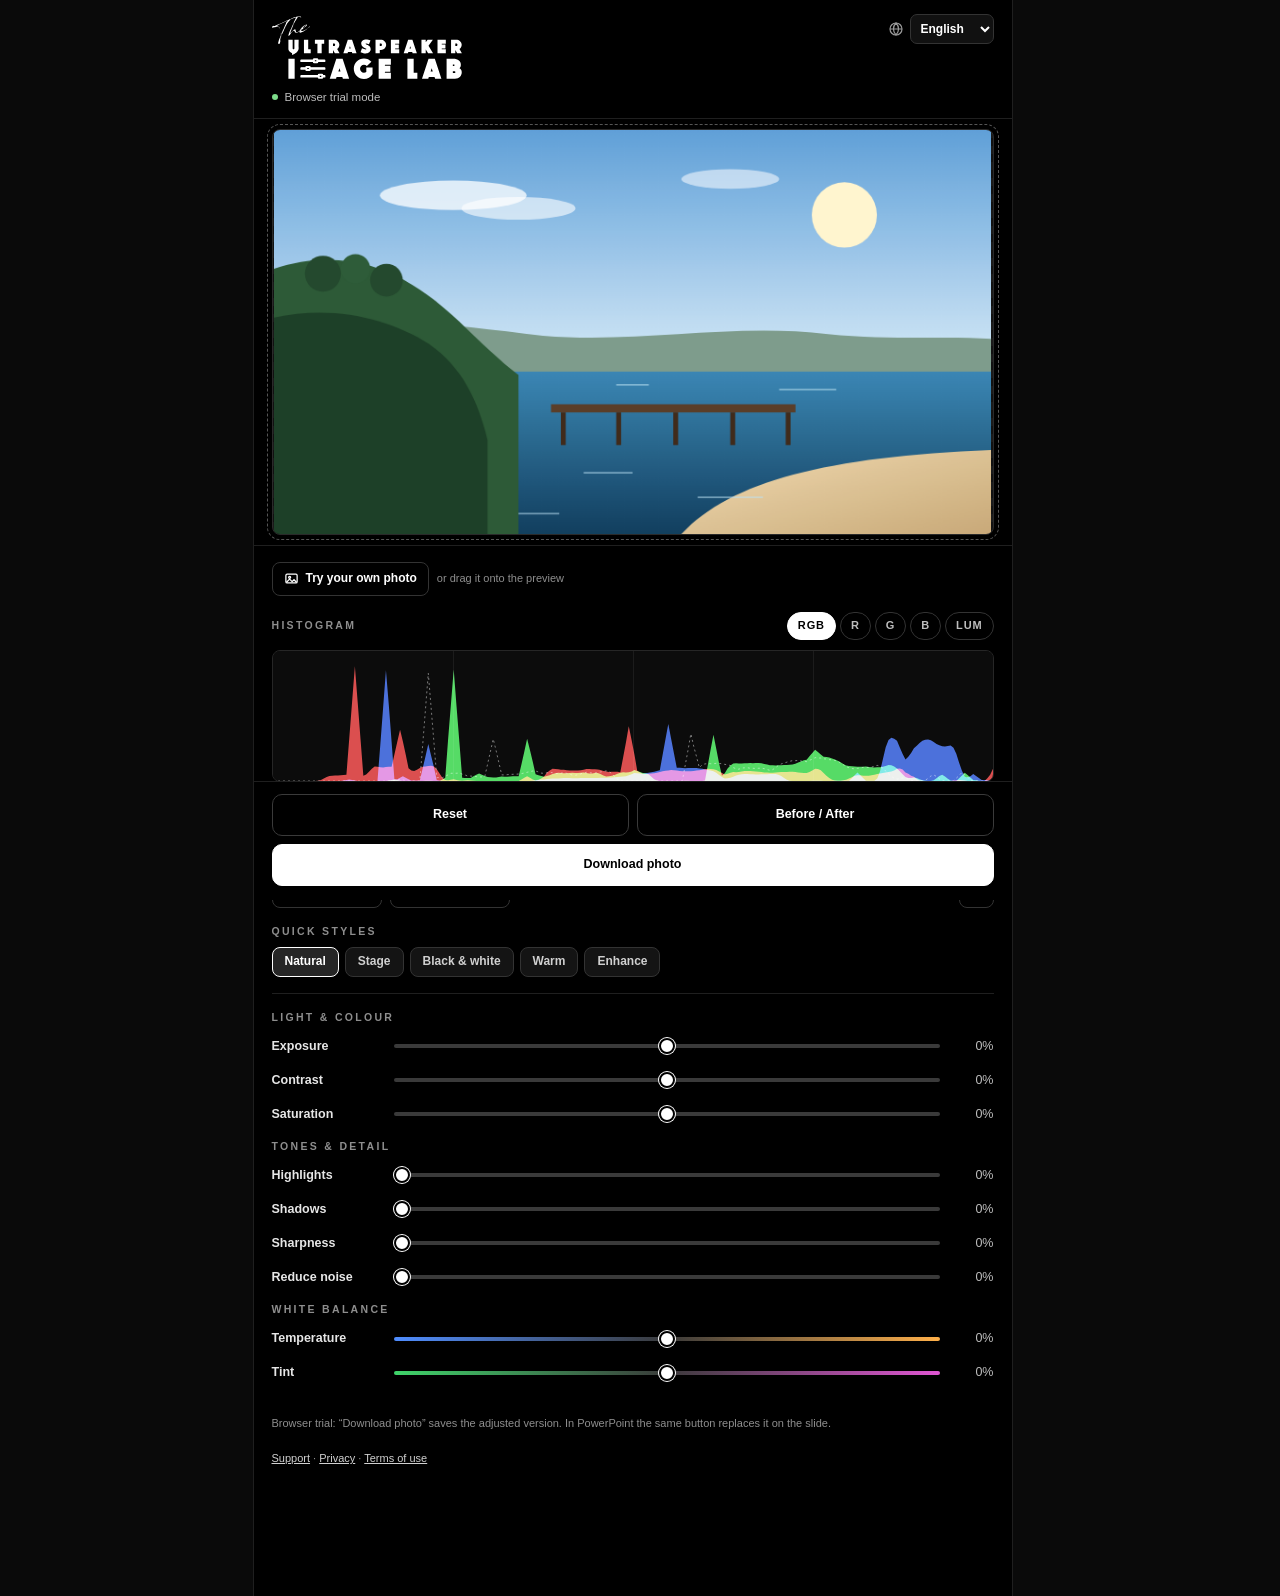
==== index.html @ 10b1fe60 "Add files via upload" ====
<!doctype html>
<html lang="it">
<head>
<meta charset="utf-8">
<meta name="viewport" content="width=device-width, initial-scale=1">
<title>The Ultraspeaker Image Lab</title>
<link rel="icon" type="image/png" sizes="32x32" href="assets/image-lab-icon-32.png">
<link rel="icon" type="image/png" sizes="16x16" href="assets/image-lab-icon-16.png">
<link rel="icon" type="image/svg+xml" href="assets/favicon.svg">
<link rel="apple-touch-icon" href="assets/image-lab-icon-180.png">
<link rel="manifest" href="site.webmanifest">
<meta name="theme-color" content="#000000">
<!-- Office.js: in PowerPoint collega il pannello alla presentazione. Nel browser il pannello parte in modalità prova. -->
<script src="https://appsforoffice.microsoft.com/lib/1/hosted/office.js"></script>
<style>
/* Quicksand (SIL Open Font License) dalla cartella fonts */
@font-face{font-family:"Quicksand";font-weight:400;font-display:swap;src:url(fonts/quicksand-latin-400-normal.woff2) format("woff2")}
@font-face{font-family:"Quicksand";font-weight:500;font-display:swap;src:url(fonts/quicksand-latin-500-normal.woff2) format("woff2")}
@font-face{font-family:"Quicksand";font-weight:600;font-display:swap;src:url(fonts/quicksand-latin-600-normal.woff2) format("woff2")}
@font-face{font-family:"Quicksand";font-weight:700;font-display:swap;src:url(fonts/quicksand-latin-700-normal.woff2) format("woff2")}
:root{
  --bg:#000000; --surface:#0c0c0c; --surface-2:#141414; --ink:#ffffff; --ink-2:#d0d0d0; --ink-3:#8e8e8e;
  --line:#1f1f1f; --line-2:#2a2a2a; --line-3:#3a3a3a; --danger:#b3261e; --ok:#7ddc8a;
  color-scheme:dark;
}
*{box-sizing:border-box}
html{scrollbar-gutter:stable}
html,body{margin:0;min-height:100%}
body{background:var(--bg);color:var(--ink);font:500 13px/1.45 "Quicksand","Avenir Next","Segoe UI",-apple-system,sans-serif;-webkit-font-smoothing:antialiased}
button,select,input{font:inherit;color:inherit}
button{cursor:pointer}
button:disabled{cursor:default;opacity:.45}
:focus-visible{outline:2px solid #ffffff;outline-offset:2px}
.app{min-height:100vh;display:flex;flex-direction:column}
/* Versione web su computer: colonna centrata, non a tutta pagina */
body.web{background:#0a0a0a}
body.web .app{width:100%;max-width:760px;margin:0 auto;background:var(--bg);border-inline:1px solid var(--line)}
body.web .preview{max-height:46vh}
@media (max-width:560px){body.web .preview{max-height:38vh}}

/* Intestazione */
.brand{flex:none;padding:14px 18px 12px;border-bottom:1px solid var(--line);display:flex;flex-direction:column;gap:10px}
.brand-row{display:flex;align-items:flex-start;justify-content:space-between;gap:10px}
.lockup{display:block;width:min(190px,58%);height:auto;margin-top:2px}
.lang{display:flex;align-items:center;gap:6px;flex:none}
.lang svg{width:16px;height:16px;stroke:#9a9a9a;fill:none;stroke-width:1.8}
.lang select{height:30px;padding:0 6px;border-radius:7px;background:#111111;border:1px solid #333333;font-size:12px;font-weight:600}
.status{display:flex;align-items:center;gap:7px;font-size:11.5px;color:#bdbdbd}
.status i{width:6px;height:6px;border-radius:50%;background:var(--ok);flex:none}
.status.off i{background:#555555}
.status.busy i{background:#ffcf80}

/* Contenuto: scorre tutta la pagina, la barra di scorrimento va dall'alto in basso e fa da bordo destro */
.scroll{flex:1;padding:14px 18px 10px;display:flex;flex-direction:column;gap:16px}
.h{font-size:10.5px;font-weight:700;letter-spacing:.22em;color:var(--ink-3)}

/* Anteprima sempre visibile: resta ferma in alto mentre il resto del pannello scorre */
.pin{position:sticky;top:0;z-index:6;background:var(--bg);margin:-14px -18px 0;padding:10px 18px 10px;border-bottom:1px solid var(--line)}
/* Riquadro dell'anteprima: segue la forma della foto fino a 21:9; le foto più larghe restano intere con spazio sopra e sotto */
.preview{position:relative;width:100%;aspect-ratio:var(--ar,16/9);max-height:min(200px,32vh);border-radius:8px;overflow:hidden;background:repeating-conic-gradient(#1a1a1a 0 25%,#111111 0 50%) 0 0/16px 16px;border:1px solid var(--line-2)}
.preview canvas{position:absolute;inset:0;display:block;width:100%;height:100%;object-fit:contain}
.preview.picking canvas{cursor:crosshair}
.badge-orig{position:absolute;left:8px;top:8px;padding:4px 8px;border-radius:5px;background:rgba(0,0,0,.72);font-size:10px;font-weight:700;letter-spacing:.12em;display:none}
.preview.before .badge-orig{display:block}

.hist-head{display:flex;align-items:center;justify-content:space-between;gap:8px;flex-wrap:wrap}
.pills{display:flex;gap:4px}
.pill{height:28px;padding:0 10px;border-radius:14px;border:1px solid #333333;background:transparent;color:#bdbdbd;font-size:11px;font-weight:700;letter-spacing:.08em}
.pill[aria-pressed="true"]{background:#ffffff;color:#000000;border-color:#ffffff}
.hist{position:relative;width:100%;height:132px;border:1px solid #262626;border-radius:8px;background:var(--surface);overflow:hidden}
.hist canvas{display:block;width:100%;height:100%}
.clip{position:absolute;top:6px;font-size:9.5px;font-weight:700;letter-spacing:.1em;background:var(--danger);padding:2px 5px;border-radius:3px;display:none}
.clip.lo{left:6px}.clip.hi{right:6px}
.clip.on{display:block}

.levels{display:flex;flex-direction:column;gap:4px}
.ramp{height:6px;width:100%;border-radius:3px;background:linear-gradient(90deg,#000000,#ffffff);border:1px solid var(--line-2)}
.lvwrap{position:relative;width:calc(100% + 14px);height:24px;margin-left:-7px}
.lv{position:absolute;left:0;top:0;width:100%;height:24px;margin:0;-webkit-appearance:none;appearance:none;background:transparent;pointer-events:none}
.lv:focus-visible{outline:none}
.lv::-webkit-slider-runnable-track{height:24px;background:transparent}
.lv::-moz-range-track{height:24px;background:transparent}
.lv::-webkit-slider-thumb{-webkit-appearance:none;pointer-events:auto;width:14px;height:22px;border-radius:4px;border:1.5px solid #ffffff;cursor:ew-resize}
.lv::-moz-range-thumb{pointer-events:auto;width:11px;height:19px;border-radius:4px;border:1.5px solid #ffffff;cursor:ew-resize}
.lv:focus-visible::-webkit-slider-thumb{box-shadow:0 0 0 2px #4f8dff}
.lv:focus-visible::-moz-range-thumb{box-shadow:0 0 0 2px #4f8dff}
.lv.b::-webkit-slider-thumb{background:#000000}.lv.b::-moz-range-thumb{background:#000000}
.lv.m::-webkit-slider-thumb{background:#7a7a7a}.lv.m::-moz-range-thumb{background:#7a7a7a}
.lv.w::-webkit-slider-thumb{background:#ffffff;border-color:#000000;box-shadow:0 0 0 1px #ffffff}
.lv.w::-moz-range-thumb{background:#ffffff;border-color:#000000}
.lvlabels{position:relative;width:100%;height:32px;margin-top:2px;font-variant-numeric:tabular-nums}
.lvl{position:absolute;top:0;width:96px;display:flex;flex-direction:column;gap:2px}
.lvl b{font-size:14px;font-weight:700;line-height:1}
.lvl span{font-size:9.5px;letter-spacing:.12em;line-height:1.2;color:var(--ink-3);white-space:nowrap}

.row{display:flex;gap:8px;align-items:center}
.ghost{height:34px;padding:0 11px;border-radius:8px;border:1px solid #333333;background:transparent;font-size:12px;font-weight:600;display:inline-flex;align-items:center;gap:7px;white-space:nowrap}
.ghost svg{width:15px;height:15px;fill:none;stroke:currentColor;stroke-width:2;flex:none}
.ghost[aria-pressed="true"]{background:#ffffff;color:#000000;border-color:#ffffff}
.ghost.icon{margin-left:auto;padding:0 9px}
.hint{font-size:11.5px;line-height:1.45;color:var(--ink-2);background:var(--surface-2);border:1px solid var(--line-2);border-radius:8px;padding:8px 10px}

.chips{display:flex;gap:6px;flex-wrap:wrap}
.chip{height:30px;padding:0 12px;border-radius:8px;border:1px solid #333333;background:var(--surface-2);color:var(--ink-2);font-size:12px;font-weight:600;white-space:nowrap}
.chip[aria-pressed="true"]{border-color:#ffffff;color:#ffffff;background:#262626}
.sep{height:1px;background:var(--line);flex:none}

.group{display:flex;flex-direction:column;gap:4px}
.group + .group{margin-top:10px}
.srow{display:grid;grid-template-columns:112px minmax(0,1fr) 44px;align-items:center;gap:10px;min-height:30px}
.srow label{font-size:12.5px;font-weight:600;line-height:1.2;color:#e6e6e6}
.srow output{font-size:12.5px;text-align:right;color:#bdbdbd;font-variant-numeric:tabular-nums}
.sl{-webkit-appearance:none;appearance:none;width:100%;height:22px;margin:0;background:transparent}
.sl:focus-visible{outline:2px solid #ffffff;outline-offset:3px;border-radius:4px}
.sl::-webkit-slider-runnable-track{height:4px;border-radius:2px;background:var(--line-3)}
.sl::-moz-range-track{height:4px;border-radius:2px;background:var(--line-3)}
.sl.bi::-webkit-slider-runnable-track{background:linear-gradient(90deg,#3a3a3a 0,#3a3a3a calc(50% - 1px),#8e8e8e calc(50% - 1px),#8e8e8e calc(50% + 1px),#3a3a3a calc(50% + 1px))}
.sl.bi::-moz-range-track{background:linear-gradient(90deg,#3a3a3a 0,#3a3a3a calc(50% - 1px),#8e8e8e calc(50% - 1px),#8e8e8e calc(50% + 1px),#3a3a3a calc(50% + 1px))}
.sl.temp::-webkit-slider-runnable-track{background:linear-gradient(90deg,#4f8dff,#3a3a3a 50%,#ffb04a)}
.sl.temp::-moz-range-track{background:linear-gradient(90deg,#4f8dff,#3a3a3a 50%,#ffb04a)}
.sl.tint::-webkit-slider-runnable-track{background:linear-gradient(90deg,#3fd46a,#3a3a3a 50%,#e056d3)}
.sl.tint::-moz-range-track{background:linear-gradient(90deg,#3fd46a,#3a3a3a 50%,#e056d3)}
.sl::-webkit-slider-thumb{-webkit-appearance:none;width:16px;height:16px;margin-top:-6px;border-radius:50%;background:#ffffff;border:2px solid #000000;box-shadow:0 0 0 1px #ffffff}
.sl::-moz-range-thumb{width:13px;height:13px;border-radius:50%;background:#ffffff;border:2px solid #000000;box-shadow:0 0 0 1px #ffffff}
.note{font-size:11px;line-height:1.5;color:var(--ink-3)}
.links{margin:-8px 0 0}.links a{color:var(--ink-2)}

.foot{flex:none;position:sticky;bottom:0;z-index:5;background:var(--bg);padding:12px 18px 14px;border-top:1px solid var(--line);display:grid;grid-template-columns:repeat(2,minmax(0,1fr));gap:8px}
.foot.three{grid-template-columns:repeat(3,minmax(0,1fr))}
.fb{height:42px;border-radius:10px;font-size:12.5px;font-weight:700;padding:0 8px;white-space:nowrap;overflow:hidden;text-overflow:ellipsis}
.fb.sec{background:transparent;border:1px solid var(--line-3)}
.fb.sec[aria-pressed="true"]{background:#262626;border-color:#ffffff}
.fb.warn{border-color:#ffcf80;color:#ffcf80}
.fb.pri{grid-column:1/-1;background:#ffffff;color:#000000;border:1px solid #ffffff}

/* Stati vuoti */
.empty{flex:1;display:flex;flex-direction:column;align-items:center;justify-content:center;text-align:center;gap:10px;padding:32px 28px}
.empty img{width:72px;opacity:.9}
.empty h2{margin:4px 0 0;font-size:16px;font-weight:600}
.empty p{margin:0;color:var(--ink-3);font-size:12.5px;max-width:260px}
[hidden]{display:none!important}

.drop{position:fixed;inset:10px;z-index:20;border:2px dashed #ffffff;border-radius:14px;background:rgba(0,0,0,.82);display:flex;flex-direction:column;align-items:center;justify-content:center;gap:12px;text-align:center;padding:24px;font-size:15px;font-weight:700;pointer-events:none}
.drop img{width:70px;height:auto}
.preview.droppable{outline:1px dashed #555555;outline-offset:4px}
@media (pointer:coarse){.preview.droppable{outline:none}[data-i18n="orDrop"]{display:none}}
.toast{position:fixed;left:50%;bottom:130px;transform:translate(-50%,12px);background:#ffffff;color:#000000;font-weight:700;font-size:12px;padding:9px 14px;border-radius:9px;opacity:0;pointer-events:none;transition:.2s;max-width:calc(100% - 32px);text-align:center}
.toast.show{opacity:1;transform:translate(-50%,0)}
.spinner{width:22px;height:22px;border-radius:50%;border:2px solid #333333;border-top-color:#ffffff;animation:sp 0.8s linear infinite}
@keyframes sp{to{transform:rotate(360deg)}}
</style>
</head>
<body>
<div class="app">
  <header class="brand">
    <div class="brand-row">
      <img class="lockup" src="assets/logo-image-lab-white.svg" alt="The Ultraspeaker Image Lab">
      <label class="lang">
        <svg viewBox="0 0 24 24" aria-hidden="true"><circle cx="12" cy="12" r="9"/><path d="M3 12h18M12 3c2.5 2.6 3.8 5.6 3.8 9s-1.3 6.4-3.8 9c-2.5-2.6-3.8-5.6-3.8-9S9.5 5.6 12 3z"/></svg>
        <select id="lang" data-i18n-aria="lang"></select>
      </label>
    </div>
    <div class="status off" id="status"><i></i><span id="statusText"></span></div>
  </header>

  <!-- Nessuna immagine / versione non supportata / caricamento -->
  <section class="empty" id="empty">
    <img src="assets/image-lab-logetto.svg" alt="">
    <h2 id="emptyTitle"></h2>
    <p id="emptyText"></p>
  </section>
  <section class="empty" id="loading" hidden>
    <div class="spinner" aria-hidden="true"></div>
    <p data-i18n="status.loading"></p>
  </section>

  <!-- Editor -->
  <main class="scroll" id="editor" hidden>
    <div class="pin">
    <div class="preview" id="preview">
        <canvas id="pv" data-i18n-aria="preview" role="img"></canvas>
        <div class="badge-orig" data-i18n="original"></div>
      </div>
    </div>
    <div class="row" id="loadRow" style="flex-wrap:wrap" hidden>
      <button type="button" class="ghost" id="loadBtn"><svg viewBox="0 0 24 24" aria-hidden="true"><rect x="3" y="5" width="18" height="14" rx="2"/><circle cx="9" cy="10" r="1.6"/><path d="M4 18l5-5 4 4 3-3 4 4"/></svg><span data-i18n="loadPhoto"></span></button>
      <span class="note" data-i18n="orDrop"></span>
      <input type="file" id="fileIn" accept="image/*" hidden>
    </div>

    <section style="display:flex;flex-direction:column;gap:10px">
      <div class="hist-head">
        <div class="h" data-i18n="histogram"></div>
        <div class="pills" role="group" data-i18n-aria="channel">
          <button class="pill" type="button" data-ch="rgb" aria-pressed="true">RGB</button>
          <button class="pill" type="button" data-ch="r" aria-pressed="false">R</button>
          <button class="pill" type="button" data-ch="g" aria-pressed="false">G</button>
          <button class="pill" type="button" data-ch="b" aria-pressed="false">B</button>
          <button class="pill" type="button" data-ch="l" aria-pressed="false">LUM</button>
        </div>
      </div>
      <div class="hist">
        <canvas id="hist" data-i18n-aria="histogram" role="img"></canvas>
        <div class="clip lo" id="clipLo" data-i18n="clipLo"></div>
        <div class="clip hi" id="clipHi" data-i18n="clipHi"></div>
      </div>
      <div class="levels">
        <div class="ramp"></div>
        <div class="lvwrap">
          <input class="lv b" id="lvB" type="range" min="0" max="255" step="1" value="0" data-i18n-aria="black">
          <input class="lv w" id="lvW" type="range" min="0" max="255" step="1" value="255" data-i18n-aria="white">
          <input class="lv m" id="lvM" type="range" min="0" max="255" step="1" value="128" data-i18n-aria="mid">
        </div>
        <div class="lvlabels" id="lvLabels">
          <div class="lvl" id="lbB"><b></b><span data-i18n="black"></span></div>
          <div class="lvl" id="lbM"><b></b><span data-i18n="mid"></span></div>
          <div class="lvl" id="lbW"><b></b><span data-i18n="white"></span></div>
        </div>
      </div>
      <div class="row">
        <button type="button" class="ghost" id="autoLv"><svg viewBox="0 0 24 24" aria-hidden="true"><path d="M4 20V10M10 20V4M16 20v-8M22 20H2"/></svg><span data-i18n="autoLevels"></span></button>
        <button type="button" class="ghost" id="pickBtn" aria-pressed="false"><svg viewBox="0 0 24 24" aria-hidden="true"><path d="M14 4l6 6M17 7l-9.5 9.5L4 20l3.5-3.5L17 7z"/></svg><span data-i18n="neutral"></span></button>
        <button type="button" class="ghost icon" id="resetLv" data-i18n-aria="resetLevels" data-i18n-title="resetLevels"><svg viewBox="0 0 24 24" aria-hidden="true"><path d="M3 12a9 9 0 1 0 3-6.7L3 8M3 3v5h5"/></svg></button>
      </div>
      <div class="hint" id="pickHint" data-i18n="pickHint" hidden></div>
    </section>

    <section style="display:flex;flex-direction:column;gap:8px">
      <div class="h" data-i18n="quick"></div>
      <div class="chips" id="presets"></div>
    </section>

    <div class="sep"></div>
    <section id="sliders"></section>
    <p class="note" id="note"></p>
    <p class="note links"><a href="support.html" target="_blank" rel="noopener" data-i18n="support"></a> · <a href="privacy.html" target="_blank" rel="noopener" data-i18n="privacy"></a> · <a href="terms.html" target="_blank" rel="noopener" data-i18n="terms"></a></p>
  </main>

  <footer class="foot" id="foot" hidden>
    <button type="button" class="fb sec" id="resetAll" data-i18n="reset"></button>
    <button type="button" class="fb sec" id="beforeBtn" aria-pressed="false" data-i18n="beforeAfter"></button>
    <button type="button" class="fb sec" id="restoreBtn" hidden></button>
    <button type="button" class="fb pri" id="applyBtn"></button>
  </footer>
</div>
<div class="drop" id="drop" hidden><img src="assets/image-lab-logetto.svg" alt=""><span data-i18n="dropHere"></span></div>
<div class="toast" id="toast" role="status" aria-live="polite"></div>

<script src="i18n.js"></script>
<script src="imaging.js"></script>
<script src="app.js"></script>
</body>
</html>
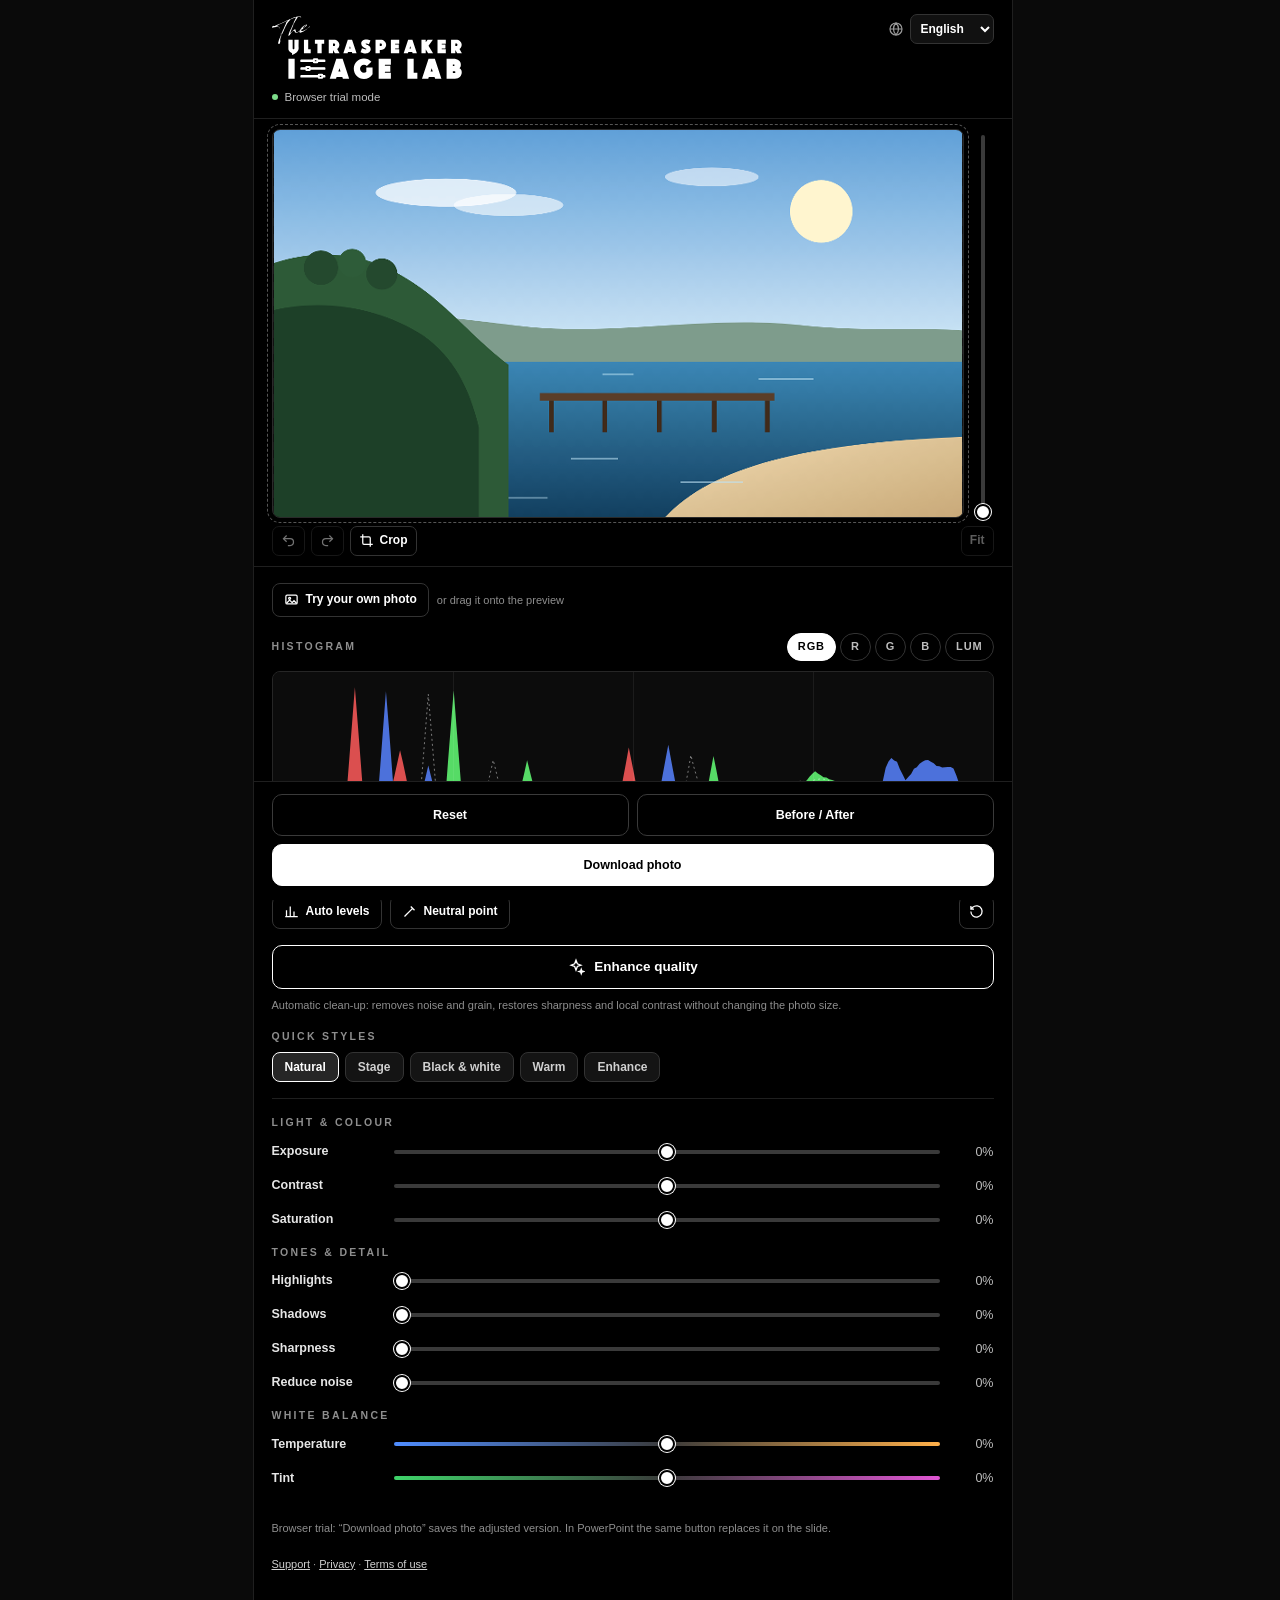
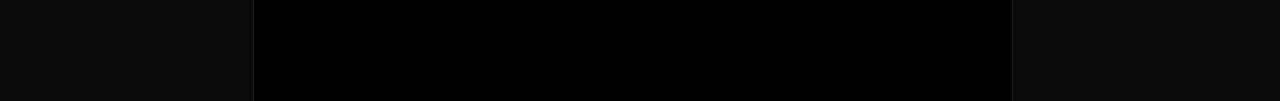
==== commit 81b26af0: "Add files via upload" ====
--- a/index.html
+++ b/index.html
@@ -57,8 +57,40 @@
 /* Anteprima sempre visibile: resta ferma in alto mentre il resto del pannello scorre */
 .pin{position:sticky;top:0;z-index:6;background:var(--bg);margin:-14px -18px 0;padding:10px 18px 10px;border-bottom:1px solid var(--line)}
 /* Riquadro dell'anteprima: segue la forma della foto fino a 21:9; le foto più larghe restano intere con spazio sopra e sotto */
-.preview{position:relative;width:100%;aspect-ratio:var(--ar,16/9);max-height:min(200px,32vh);border-radius:8px;overflow:hidden;background:repeating-conic-gradient(#1a1a1a 0 25%,#111111 0 50%) 0 0/16px 16px;border:1px solid var(--line-2)}
-.preview canvas{position:absolute;inset:0;display:block;width:100%;height:100%;object-fit:contain}
+.pvrow{display:flex;gap:8px;align-items:stretch}
+.preview{position:relative;flex:1;min-width:0;aspect-ratio:var(--ar,16/9);max-height:min(200px,32vh);border-radius:8px;overflow:hidden;background:repeating-conic-gradient(#1a1a1a 0 25%,#111111 0 50%) 0 0/16px 16px;border:1px solid var(--line-2);touch-action:pan-x pan-y}
+.preview canvas{position:absolute;inset:0;display:block;width:100%;height:100%}
+.preview.zoomed canvas{cursor:zoom-in}
+.preview.panning canvas{cursor:grabbing}
+/* Cursore verticale dello zoom (mouse e trackpad): in basso la foto intera, in alto ingrandita */
+.zoombar{flex:none;width:22px;display:flex;justify-content:center;padding:6px 0;cursor:ns-resize;touch-action:none;border-radius:8px}
+.zoombar:focus-visible{outline:2px solid #ffffff;outline-offset:1px}
+.ztrack{position:relative;width:4px;height:100%;border-radius:2px;background:var(--line-3)}
+.zfill{position:absolute;left:0;right:0;bottom:0;border-radius:2px;background:#ffffff}
+.zthumb{position:absolute;left:50%;width:16px;height:16px;margin:0 0 -8px -8px;border-radius:50%;background:#ffffff;border:2px solid #000000;box-shadow:0 0 0 1px #ffffff}
+@media (hover:none) and (pointer:coarse){.zoombar{display:none}}
+/* Barra strumenti sotto l'anteprima */
+.tools{display:flex;align-items:center;gap:6px;margin-top:8px}
+.tb{height:30px;min-width:30px;padding:0 8px;border-radius:7px;border:1px solid #333333;background:transparent;display:inline-flex;align-items:center;justify-content:center;gap:6px;font-size:12px;font-weight:600;white-space:nowrap}
+.tb svg{width:15px;height:15px;fill:none;stroke:currentColor;stroke-width:2;flex:none}
+.tb[aria-pressed="true"]{background:#ffffff;color:#000000;border-color:#ffffff}
+.tb.lbl{margin-left:auto;font-variant-numeric:tabular-nums;color:var(--ink-2)}
+.zhint{font-size:10.5px;color:var(--ink-3);overflow:hidden;text-overflow:ellipsis;white-space:nowrap;min-width:0}
+/* Ritaglio */
+.cropbox{position:absolute;border:1.5px solid #ffffff;box-shadow:0 0 0 9999px rgba(0,0,0,.58);cursor:move;touch-action:none;
+  background-image:linear-gradient(90deg,transparent calc(33.33% - .5px),rgba(255,255,255,.45) calc(33.33% - .5px),rgba(255,255,255,.45) calc(33.33% + .5px),transparent calc(33.33% + .5px),transparent calc(66.66% - .5px),rgba(255,255,255,.45) calc(66.66% - .5px),rgba(255,255,255,.45) calc(66.66% + .5px),transparent calc(66.66% + .5px)),
+  linear-gradient(180deg,transparent calc(33.33% - .5px),rgba(255,255,255,.45) calc(33.33% - .5px),rgba(255,255,255,.45) calc(33.33% + .5px),transparent calc(33.33% + .5px),transparent calc(66.66% - .5px),rgba(255,255,255,.45) calc(66.66% - .5px),rgba(255,255,255,.45) calc(66.66% + .5px),transparent calc(66.66% + .5px))}
+.ch{position:absolute;width:16px;height:16px;background:#ffffff;border:2px solid #000000;border-radius:4px;touch-action:none}
+.ch.nw{left:-2px;top:-2px;cursor:nwse-resize}.ch.ne{right:-2px;top:-2px;cursor:nesw-resize}
+.ch.sw{left:-2px;bottom:-2px;cursor:nesw-resize}.ch.se{right:-2px;bottom:-2px;cursor:nwse-resize}
+@media (pointer:coarse){.ch{width:24px;height:24px}}
+.croppanel{display:flex;flex-direction:column;gap:10px;background:var(--surface-2);border:1px solid var(--line-2);border-radius:10px;padding:12px}
+.fld{display:flex;flex-direction:column;gap:5px;font-size:11.5px;color:var(--ink-2)}
+.fld select,.fld input,.croppanel select,.croppanel input{height:32px;border-radius:7px;background:#111111;border:1px solid #333333;padding:0 8px;font-size:12.5px;font-weight:600;min-width:0}
+.cust{display:grid;grid-template-columns:minmax(0,1fr) auto minmax(0,1fr) auto;gap:6px;align-items:end}
+.cust .x{padding-bottom:8px;color:var(--ink-3)}
+.warnline{margin:0;font-size:11.5px;line-height:1.45;color:#ffcf80}
+.ghost.primary{background:#ffffff;color:#000000;border-color:#ffffff}
 .preview.picking canvas{cursor:crosshair}
 .badge-orig{position:absolute;left:8px;top:8px;padding:4px 8px;border-radius:5px;background:rgba(0,0,0,.72);font-size:10px;font-weight:700;letter-spacing:.12em;display:none}
 .preview.before .badge-orig{display:block}
@@ -101,6 +133,10 @@
 .hint{font-size:11.5px;line-height:1.45;color:var(--ink-2);background:var(--surface-2);border:1px solid var(--line-2);border-radius:8px;padding:8px 10px}
 
 .chips{display:flex;gap:6px;flex-wrap:wrap}
+.qbox{display:flex;flex-direction:column;gap:8px}
+.qbtn{height:44px;border-radius:10px;border:1px solid #ffffff;background:transparent;font-size:13.5px;font-weight:700;display:flex;align-items:center;justify-content:center;gap:9px}
+.qbtn svg{width:18px;height:18px;fill:none;stroke:currentColor;stroke-width:1.8}
+.qbtn[aria-pressed="true"]{background:#ffffff;color:#000000}
 .chip{height:30px;padding:0 12px;border-radius:8px;border:1px solid #333333;background:var(--surface-2);color:var(--ink-2);font-size:12px;font-weight:600;white-space:nowrap}
 .chip[aria-pressed="true"]{border-color:#ffffff;color:#ffffff;background:#262626}
 .sep{height:1px;background:var(--line);flex:none}
@@ -177,11 +213,50 @@
   <!-- Editor -->
   <main class="scroll" id="editor" hidden>
     <div class="pin">
-    <div class="preview" id="preview">
-        <canvas id="pv" data-i18n-aria="preview" role="img"></canvas>
-        <div class="badge-orig" data-i18n="original"></div>
+      <div class="pvrow">
+        <div class="preview" id="preview">
+          <canvas id="pv" data-i18n-aria="preview" role="img"></canvas>
+          <div class="badge-orig" data-i18n="original"></div>
+          <div class="cropbox" id="cropBox" hidden>
+            <span class="ch nw" data-h="nw"></span><span class="ch ne" data-h="ne"></span><span class="ch sw" data-h="sw"></span><span class="ch se" data-h="se"></span>
+          </div>
+        </div>
+        <div class="zoombar" id="zoombar" role="slider" tabindex="0" aria-orientation="vertical" aria-valuemin="0" aria-valuemax="100" aria-valuenow="0" data-i18n-aria="zoom">
+          <div class="ztrack"><div class="zfill" id="zfill"></div><div class="zthumb" id="zthumb"></div></div>
+        </div>
+      </div>
+      <div class="tools">
+        <button type="button" class="tb" id="undoBtn" data-i18n-aria="undo" data-i18n-title="undo"><svg viewBox="0 0 24 24" aria-hidden="true"><path d="M9 14L4 9l5-5"/><path d="M4 9h10.5a5.5 5.5 0 0 1 0 11H11"/></svg></button>
+        <button type="button" class="tb" id="redoBtn" data-i18n-aria="redo" data-i18n-title="redo"><svg viewBox="0 0 24 24" aria-hidden="true"><path d="M15 14l5-5-5-5"/><path d="M20 9H9.5a5.5 5.5 0 0 0 0 11H13"/></svg></button>
+        <button type="button" class="tb" id="cropBtn" aria-pressed="false"><svg viewBox="0 0 24 24" aria-hidden="true"><path d="M6 2v14a2 2 0 0 0 2 2h14"/><path d="M18 22V8a2 2 0 0 0-2-2H2"/></svg><span data-i18n="crop"></span></button>
+        <span class="zhint" id="zoomHint"></span>
+        <button type="button" class="tb lbl" id="zoomLbl" data-i18n-title="fitTitle"></button>
       </div>
     </div>
+
+    <section class="croppanel" id="cropPanel" hidden>
+      <div class="h" data-i18n="crop.title"></div>
+      <label class="fld"><span data-i18n="crop.format"></span><select id="cropFmt"></select></label>
+      <div class="cust" id="cropCustom" hidden>
+        <label class="fld"><span data-i18n="crop.width"></span><input id="cW" type="number" min="1" step="any" inputmode="decimal"></label>
+        <span class="x">×</span>
+        <label class="fld"><span data-i18n="crop.height"></span><input id="cH" type="number" min="1" step="any" inputmode="decimal"></label>
+        <label class="fld"><span data-i18n="crop.unit"></span><select id="cU"><option value="px">px</option><option value="cm">cm</option></select></label>
+        <label class="fld" id="cDpiWrap" hidden><span data-i18n="crop.dpi"></span><input id="cDpi" type="number" min="72" max="1200" step="1" value="300" inputmode="numeric"></label>
+      </div>
+      <div class="row" style="flex-wrap:wrap">
+        <button type="button" class="ghost" id="cropSwap"><svg viewBox="0 0 24 24" aria-hidden="true"><rect x="4" y="8" width="11" height="13" rx="1.5"/><path d="M12 3h4a4 4 0 0 1 4 4v4"/><path d="M17 8l3 3 3-3"/></svg><span data-i18n="crop.swap"></span></button>
+      </div>
+      <p class="note" id="cropInfo" style="margin:0"></p>
+      <p class="warnline" id="cropWarn" hidden></p>
+      <p class="note" data-i18n="crop.hint" style="margin:0"></p>
+      <div class="row" style="flex-wrap:wrap">
+        <button type="button" class="ghost" id="cropRemove" data-i18n="crop.remove"></button>
+        <span style="flex:1"></span>
+        <button type="button" class="ghost" id="cropCancel" data-i18n="crop.cancel"></button>
+        <button type="button" class="ghost primary" id="cropApply" data-i18n="crop.apply"></button>
+      </div>
+    </section>
     <div class="row" id="loadRow" style="flex-wrap:wrap" hidden>
       <button type="button" class="ghost" id="loadBtn"><svg viewBox="0 0 24 24" aria-hidden="true"><rect x="3" y="5" width="18" height="14" rx="2"/><circle cx="9" cy="10" r="1.6"/><path d="M4 18l5-5 4 4 3-3 4 4"/></svg><span data-i18n="loadPhoto"></span></button>
       <span class="note" data-i18n="orDrop"></span>
@@ -225,6 +300,17 @@
       <div class="hint" id="pickHint" data-i18n="pickHint" hidden></div>
     </section>
 
+    <!-- Migliora qualità: pulizia automatica in un clic -->
+    <section class="qbox">
+      <button type="button" class="qbtn" id="qBtn" aria-pressed="false"><svg viewBox="0 0 24 24" aria-hidden="true"><path d="M12 3l1.8 4.7L18.5 9.5l-4.7 1.8L12 16l-1.8-4.7L5.5 9.5l4.7-1.8z"/><path d="M19 15l.8 2.2 2.2.8-2.2.8L19 21l-.8-2.2L16 18l2.2-.8z"/></svg><span data-i18n="quality"></span></button>
+      <p class="note" data-i18n="quality.desc" style="margin:0"></p>
+      <div class="srow" id="qRow" hidden>
+        <label for="qAmt" data-i18n="quality.amount"></label>
+        <input id="qAmt" class="sl" type="range" min="1" max="100" step="1" value="60">
+        <output for="qAmt" id="qOut"></output>
+      </div>
+    </section>
+
     <section style="display:flex;flex-direction:column;gap:8px">
       <div class="h" data-i18n="quick"></div>
       <div class="chips" id="presets"></div>
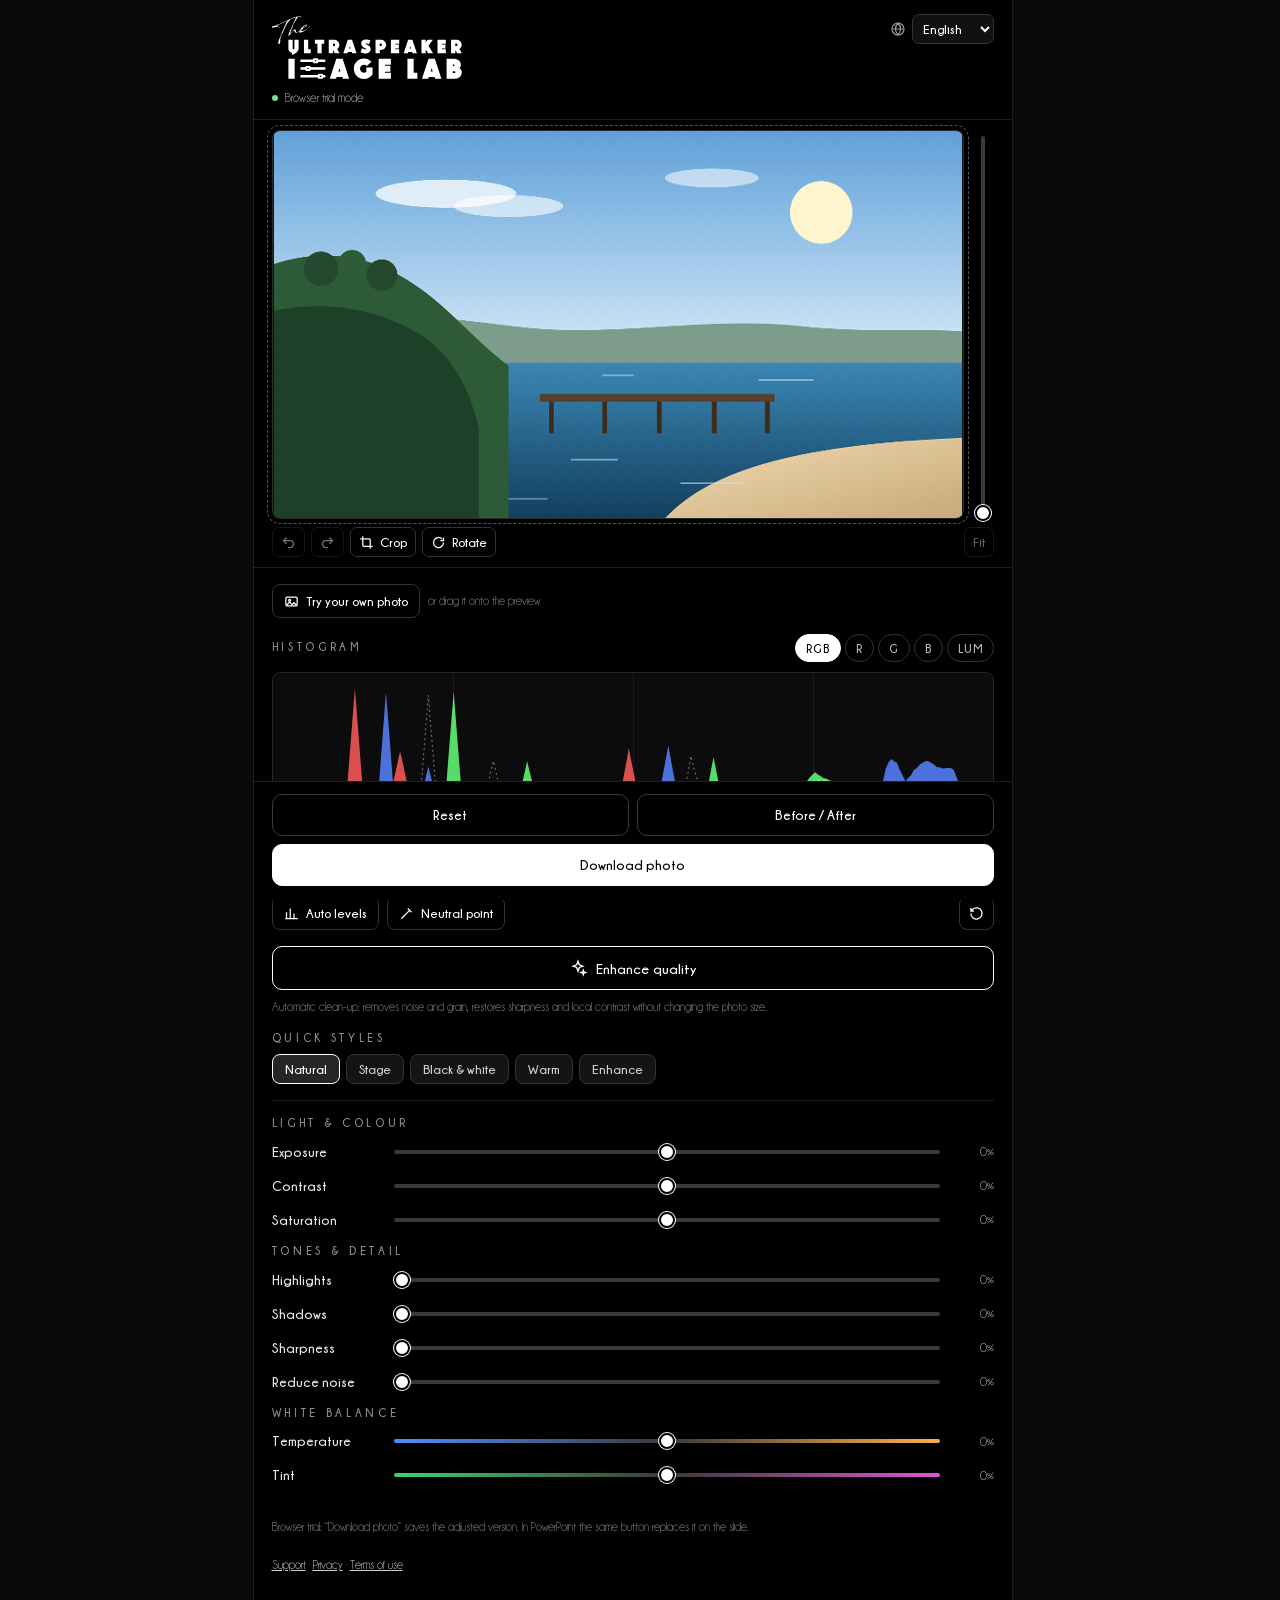
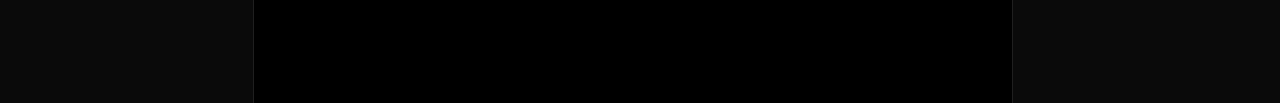
==== commit 4a1cdfd9: "Add files via upload" ====
--- a/index.html
+++ b/index.html
@@ -13,11 +13,11 @@
 <!-- Office.js: in PowerPoint collega il pannello alla presentazione. Nel browser il pannello parte in modalità prova. -->
 <script src="https://appsforoffice.microsoft.com/lib/1/hosted/office.js"></script>
 <style>
-/* Quicksand (SIL Open Font License) dalla cartella fonts */
-@font-face{font-family:"Quicksand";font-weight:400;font-display:swap;src:url(fonts/quicksand-latin-400-normal.woff2) format("woff2")}
-@font-face{font-family:"Quicksand";font-weight:500;font-display:swap;src:url(fonts/quicksand-latin-500-normal.woff2) format("woff2")}
-@font-face{font-family:"Quicksand";font-weight:600;font-display:swap;src:url(fonts/quicksand-latin-600-normal.woff2) format("woff2")}
-@font-face{font-family:"Quicksand";font-weight:700;font-display:swap;src:url(fonts/quicksand-latin-700-normal.woff2) format("woff2")}
+/* Champagne & Limousines (brand book The Ultraspeaker, p. 17): Regular, Italic, Bold, Bold Italic dalla cartella fonts */
+@font-face{font-family:"Champagne & Limousines";font-weight:100 549;font-style:normal;font-display:swap;src:url(fonts/champagne-limousines-regular.woff2) format("woff2")}
+@font-face{font-family:"Champagne & Limousines";font-weight:550 900;font-style:normal;font-display:swap;src:url(fonts/champagne-limousines-bold.woff2) format("woff2")}
+@font-face{font-family:"Champagne & Limousines";font-weight:100 549;font-style:italic;font-display:swap;src:url(fonts/champagne-limousines-italic.woff2) format("woff2")}
+@font-face{font-family:"Champagne & Limousines";font-weight:550 900;font-style:italic;font-display:swap;src:url(fonts/champagne-limousines-bolditalic.woff2) format("woff2")}
 :root{
   --bg:#000000; --surface:#0c0c0c; --surface-2:#141414; --ink:#ffffff; --ink-2:#d0d0d0; --ink-3:#8e8e8e;
   --line:#1f1f1f; --line-2:#2a2a2a; --line-3:#3a3a3a; --danger:#b3261e; --ok:#7ddc8a;
@@ -26,7 +26,7 @@
 *{box-sizing:border-box}
 html{scrollbar-gutter:stable}
 html,body{margin:0;min-height:100%}
-body{background:var(--bg);color:var(--ink);font:500 13px/1.45 "Quicksand","Avenir Next","Segoe UI",-apple-system,sans-serif;-webkit-font-smoothing:antialiased}
+body{background:var(--bg);color:var(--ink);font:400 14px/1.45 "Champagne & Limousines","Avenir Next","Segoe UI",-apple-system,sans-serif;-webkit-font-smoothing:antialiased}
 button,select,input{font:inherit;color:inherit}
 button{cursor:pointer}
 button:disabled{cursor:default;opacity:.45}
@@ -41,18 +41,20 @@
 /* Intestazione */
 .brand{flex:none;padding:14px 18px 12px;border-bottom:1px solid var(--line);display:flex;flex-direction:column;gap:10px}
 .brand-row{display:flex;align-items:flex-start;justify-content:space-between;gap:10px}
-.lockup{display:block;width:min(190px,58%);height:auto;margin-top:2px}
+.brandlink{display:block;width:min(190px,58%);border-radius:6px}
+.brandlink:hover{opacity:.85}
+.lockup{display:block;width:100%;height:auto;margin-top:2px}
 .lang{display:flex;align-items:center;gap:6px;flex:none}
 .lang svg{width:16px;height:16px;stroke:#9a9a9a;fill:none;stroke-width:1.8}
-.lang select{height:30px;padding:0 6px;border-radius:7px;background:#111111;border:1px solid #333333;font-size:12px;font-weight:600}
-.status{display:flex;align-items:center;gap:7px;font-size:11.5px;color:#bdbdbd}
+.lang select{height:30px;padding:0 6px;border-radius:7px;background:#111111;border:1px solid #333333;font-size:13px;font-weight:600}
+.status{display:flex;align-items:center;gap:7px;font-size:12.5px;color:#bdbdbd}
 .status i{width:6px;height:6px;border-radius:50%;background:var(--ok);flex:none}
 .status.off i{background:#555555}
 .status.busy i{background:#ffcf80}
 
 /* Contenuto: scorre tutta la pagina, la barra di scorrimento va dall'alto in basso e fa da bordo destro */
 .scroll{flex:1;padding:14px 18px 10px;display:flex;flex-direction:column;gap:16px}
-.h{font-size:10.5px;font-weight:700;letter-spacing:.22em;color:var(--ink-3)}
+.h{font-size:11.5px;font-weight:700;letter-spacing:.32em;text-transform:uppercase;line-height:1.2;color:var(--ink-3)} /* etichette: Bold, maiuscolo, +320 */
 
 /* Anteprima sempre visibile: resta ferma in alto mentre il resto del pannello scorre */
 .pin{position:sticky;top:0;z-index:6;background:var(--bg);margin:-14px -18px 0;padding:10px 18px 10px;border-bottom:1px solid var(--line)}
@@ -71,11 +73,32 @@
 @media (hover:none) and (pointer:coarse){.zoombar{display:none}}
 /* Barra strumenti sotto l'anteprima */
 .tools{display:flex;align-items:center;gap:6px;margin-top:8px}
-.tb{height:30px;min-width:30px;padding:0 8px;border-radius:7px;border:1px solid #333333;background:transparent;display:inline-flex;align-items:center;justify-content:center;gap:6px;font-size:12px;font-weight:600;white-space:nowrap}
+.tb{height:30px;min-width:30px;padding:0 8px;border-radius:7px;border:1px solid #333333;background:transparent;display:inline-flex;align-items:center;justify-content:center;gap:6px;font-size:13px;font-weight:600;white-space:nowrap}
+.tools .tb{flex:none}
+@media (max-width:420px){.tools .tb span{display:none}.tools .tb{padding:0 7px}}
 .tb svg{width:15px;height:15px;fill:none;stroke:currentColor;stroke-width:2;flex:none}
 .tb[aria-pressed="true"]{background:#ffffff;color:#000000;border-color:#ffffff}
 .tb.lbl{margin-left:auto;font-variant-numeric:tabular-nums;color:var(--ink-2)}
-.zhint{font-size:10.5px;color:var(--ink-3);overflow:hidden;text-overflow:ellipsis;white-space:nowrap;min-width:0}
+.zhint{font-size:11.5px;color:var(--ink-3);overflow:hidden;text-overflow:ellipsis;white-space:nowrap;min-width:0}
+/* Rotazione */
+.rotgrid{position:absolute;inset:0;pointer-events:none;
+  background-image:linear-gradient(90deg,rgba(255,255,255,.32) 1px,transparent 1px),linear-gradient(180deg,rgba(255,255,255,.32) 1px,transparent 1px);
+  background-size:calc(100% / 6) calc(100% / 4);background-position:-0.5px -0.5px}
+.chip.ic{display:inline-flex;align-items:center;gap:6px;font-variant-numeric:tabular-nums}
+.chip.ic svg{width:15px;height:15px;fill:none;stroke:currentColor;stroke-width:2}
+.rotrow{display:grid;grid-template-columns:auto minmax(0,1fr) auto;align-items:center;gap:10px}
+.croppanel input.sl{height:22px;border:0;background:transparent;padding:0;border-radius:0}
+@media (max-width:420px){.rotrow{grid-template-columns:minmax(0,1fr) auto}.rotrow input.sl{grid-column:1/-1;grid-row:2}}
+.rotrow label{font-size:13.5px;font-weight:600;color:#e6e6e6}
+.spin{display:flex;align-items:center;gap:3px}
+.croppanel .spin input{width:62px;text-align:right;font-variant-numeric:tabular-nums;-moz-appearance:textfield;appearance:textfield}
+.spin input::-webkit-inner-spin-button,.spin input::-webkit-outer-spin-button{-webkit-appearance:none;margin:0}
+.spin .deg{color:var(--ink-2);font-size:13.5px}
+.arrows{display:flex;flex-direction:column;gap:2px;margin-left:3px}
+.arrows button{width:26px;height:15px;border-radius:4px;border:1px solid #333333;background:#111111;display:flex;align-items:center;justify-content:center;padding:0;touch-action:manipulation}
+.arrows button svg{width:10px;height:7px;fill:none;stroke:currentColor;stroke-width:1.8}
+.arrows button:active{background:#ffffff;color:#000000}
+@media (pointer:coarse){.arrows button{width:34px;height:20px}}
 /* Ritaglio */
 .cropbox{position:absolute;border:1.5px solid #ffffff;box-shadow:0 0 0 9999px rgba(0,0,0,.58);cursor:move;touch-action:none;
   background-image:linear-gradient(90deg,transparent calc(33.33% - .5px),rgba(255,255,255,.45) calc(33.33% - .5px),rgba(255,255,255,.45) calc(33.33% + .5px),transparent calc(33.33% + .5px),transparent calc(66.66% - .5px),rgba(255,255,255,.45) calc(66.66% - .5px),rgba(255,255,255,.45) calc(66.66% + .5px),transparent calc(66.66% + .5px)),
@@ -85,23 +108,23 @@
 .ch.sw{left:-2px;bottom:-2px;cursor:nesw-resize}.ch.se{right:-2px;bottom:-2px;cursor:nwse-resize}
 @media (pointer:coarse){.ch{width:24px;height:24px}}
 .croppanel{display:flex;flex-direction:column;gap:10px;background:var(--surface-2);border:1px solid var(--line-2);border-radius:10px;padding:12px}
-.fld{display:flex;flex-direction:column;gap:5px;font-size:11.5px;color:var(--ink-2)}
-.fld select,.fld input,.croppanel select,.croppanel input{height:32px;border-radius:7px;background:#111111;border:1px solid #333333;padding:0 8px;font-size:12.5px;font-weight:600;min-width:0}
+.fld{display:flex;flex-direction:column;gap:5px;font-size:12.5px;color:var(--ink-2)}
+.fld select,.fld input,.croppanel select,.croppanel input{height:32px;border-radius:7px;background:#111111;border:1px solid #333333;padding:0 8px;font-size:13.5px;font-weight:600;min-width:0}
 .cust{display:grid;grid-template-columns:minmax(0,1fr) auto minmax(0,1fr) auto;gap:6px;align-items:end}
 .cust .x{padding-bottom:8px;color:var(--ink-3)}
-.warnline{margin:0;font-size:11.5px;line-height:1.45;color:#ffcf80}
+.warnline{margin:0;font-size:12.5px;line-height:1.45;color:#ffcf80}
 .ghost.primary{background:#ffffff;color:#000000;border-color:#ffffff}
 .preview.picking canvas{cursor:crosshair}
-.badge-orig{position:absolute;left:8px;top:8px;padding:4px 8px;border-radius:5px;background:rgba(0,0,0,.72);font-size:10px;font-weight:700;letter-spacing:.12em;display:none}
+.badge-orig{position:absolute;left:8px;top:8px;padding:4px 8px;border-radius:5px;background:rgba(0,0,0,.72);font-size:11px;font-weight:700;letter-spacing:.12em;display:none}
 .preview.before .badge-orig{display:block}
 
 .hist-head{display:flex;align-items:center;justify-content:space-between;gap:8px;flex-wrap:wrap}
 .pills{display:flex;gap:4px}
-.pill{height:28px;padding:0 10px;border-radius:14px;border:1px solid #333333;background:transparent;color:#bdbdbd;font-size:11px;font-weight:700;letter-spacing:.08em}
+.pill{height:28px;padding:0 10px;border-radius:14px;border:1px solid #333333;background:transparent;color:#bdbdbd;font-size:12px;font-weight:700;letter-spacing:.08em}
 .pill[aria-pressed="true"]{background:#ffffff;color:#000000;border-color:#ffffff}
 .hist{position:relative;width:100%;height:132px;border:1px solid #262626;border-radius:8px;background:var(--surface);overflow:hidden}
 .hist canvas{display:block;width:100%;height:100%}
-.clip{position:absolute;top:6px;font-size:9.5px;font-weight:700;letter-spacing:.1em;background:var(--danger);padding:2px 5px;border-radius:3px;display:none}
+.clip{position:absolute;top:6px;font-size:10.5px;font-weight:700;letter-spacing:.1em;background:var(--danger);padding:2px 5px;border-radius:3px;display:none}
 .clip.lo{left:6px}.clip.hi{right:6px}
 .clip.on{display:block}
 
@@ -122,30 +145,30 @@
 .lv.w::-moz-range-thumb{background:#ffffff;border-color:#000000}
 .lvlabels{position:relative;width:100%;height:32px;margin-top:2px;font-variant-numeric:tabular-nums}
 .lvl{position:absolute;top:0;width:96px;display:flex;flex-direction:column;gap:2px}
-.lvl b{font-size:14px;font-weight:700;line-height:1}
-.lvl span{font-size:9.5px;letter-spacing:.12em;line-height:1.2;color:var(--ink-3);white-space:nowrap}
+.lvl b{font-size:14.5px;font-weight:700;line-height:1}
+.lvl span{font-size:10.5px;letter-spacing:.12em;line-height:1.2;color:var(--ink-3);white-space:nowrap}
 
 .row{display:flex;gap:8px;align-items:center}
-.ghost{height:34px;padding:0 11px;border-radius:8px;border:1px solid #333333;background:transparent;font-size:12px;font-weight:600;display:inline-flex;align-items:center;gap:7px;white-space:nowrap}
+.ghost{height:34px;padding:0 11px;border-radius:8px;border:1px solid #333333;background:transparent;font-size:13px;font-weight:600;display:inline-flex;align-items:center;gap:7px;white-space:nowrap}
 .ghost svg{width:15px;height:15px;fill:none;stroke:currentColor;stroke-width:2;flex:none}
 .ghost[aria-pressed="true"]{background:#ffffff;color:#000000;border-color:#ffffff}
 .ghost.icon{margin-left:auto;padding:0 9px}
-.hint{font-size:11.5px;line-height:1.45;color:var(--ink-2);background:var(--surface-2);border:1px solid var(--line-2);border-radius:8px;padding:8px 10px}
+.hint{font-size:12.5px;line-height:1.45;color:var(--ink-2);background:var(--surface-2);border:1px solid var(--line-2);border-radius:8px;padding:8px 10px}
 
 .chips{display:flex;gap:6px;flex-wrap:wrap}
 .qbox{display:flex;flex-direction:column;gap:8px}
-.qbtn{height:44px;border-radius:10px;border:1px solid #ffffff;background:transparent;font-size:13.5px;font-weight:700;display:flex;align-items:center;justify-content:center;gap:9px}
+.qbtn{height:44px;border-radius:10px;border:1px solid #ffffff;background:transparent;font-size:14.5px;font-weight:700;display:flex;align-items:center;justify-content:center;gap:9px}
 .qbtn svg{width:18px;height:18px;fill:none;stroke:currentColor;stroke-width:1.8}
 .qbtn[aria-pressed="true"]{background:#ffffff;color:#000000}
-.chip{height:30px;padding:0 12px;border-radius:8px;border:1px solid #333333;background:var(--surface-2);color:var(--ink-2);font-size:12px;font-weight:600;white-space:nowrap}
+.chip{height:30px;padding:0 12px;border-radius:8px;border:1px solid #333333;background:var(--surface-2);color:var(--ink-2);font-size:13px;font-weight:600;white-space:nowrap}
 .chip[aria-pressed="true"]{border-color:#ffffff;color:#ffffff;background:#262626}
 .sep{height:1px;background:var(--line);flex:none}
 
 .group{display:flex;flex-direction:column;gap:4px}
 .group + .group{margin-top:10px}
 .srow{display:grid;grid-template-columns:112px minmax(0,1fr) 44px;align-items:center;gap:10px;min-height:30px}
-.srow label{font-size:12.5px;font-weight:600;line-height:1.2;color:#e6e6e6}
-.srow output{font-size:12.5px;text-align:right;color:#bdbdbd;font-variant-numeric:tabular-nums}
+.srow label{font-size:13.5px;font-weight:600;line-height:1.2;color:#e6e6e6}
+.srow output{font-size:13.5px;text-align:right;color:#bdbdbd;font-variant-numeric:tabular-nums}
 .sl{-webkit-appearance:none;appearance:none;width:100%;height:22px;margin:0;background:transparent}
 .sl:focus-visible{outline:2px solid #ffffff;outline-offset:3px;border-radius:4px}
 .sl::-webkit-slider-runnable-track{height:4px;border-radius:2px;background:var(--line-3)}
@@ -158,12 +181,12 @@
 .sl.tint::-moz-range-track{background:linear-gradient(90deg,#3fd46a,#3a3a3a 50%,#e056d3)}
 .sl::-webkit-slider-thumb{-webkit-appearance:none;width:16px;height:16px;margin-top:-6px;border-radius:50%;background:#ffffff;border:2px solid #000000;box-shadow:0 0 0 1px #ffffff}
 .sl::-moz-range-thumb{width:13px;height:13px;border-radius:50%;background:#ffffff;border:2px solid #000000;box-shadow:0 0 0 1px #ffffff}
-.note{font-size:11px;line-height:1.5;color:var(--ink-3)}
+.note{font-size:12px;line-height:1.5;color:var(--ink-3)}
 .links{margin:-8px 0 0}.links a{color:var(--ink-2)}
 
 .foot{flex:none;position:sticky;bottom:0;z-index:5;background:var(--bg);padding:12px 18px 14px;border-top:1px solid var(--line);display:grid;grid-template-columns:repeat(2,minmax(0,1fr));gap:8px}
 .foot.three{grid-template-columns:repeat(3,minmax(0,1fr))}
-.fb{height:42px;border-radius:10px;font-size:12.5px;font-weight:700;padding:0 8px;white-space:nowrap;overflow:hidden;text-overflow:ellipsis}
+.fb{height:42px;border-radius:10px;font-size:13.5px;font-weight:700;padding:0 8px;white-space:nowrap;overflow:hidden;text-overflow:ellipsis}
 .fb.sec{background:transparent;border:1px solid var(--line-3)}
 .fb.sec[aria-pressed="true"]{background:#262626;border-color:#ffffff}
 .fb.warn{border-color:#ffcf80;color:#ffcf80}
@@ -172,15 +195,15 @@
 /* Stati vuoti */
 .empty{flex:1;display:flex;flex-direction:column;align-items:center;justify-content:center;text-align:center;gap:10px;padding:32px 28px}
 .empty img{width:72px;opacity:.9}
-.empty h2{margin:4px 0 0;font-size:16px;font-weight:600}
-.empty p{margin:0;color:var(--ink-3);font-size:12.5px;max-width:260px}
+.empty h2{margin:4px 0 0;font-size:16.5px;font-weight:600}
+.empty p{margin:0;color:var(--ink-3);font-size:13.5px;max-width:260px}
 [hidden]{display:none!important}
 
-.drop{position:fixed;inset:10px;z-index:20;border:2px dashed #ffffff;border-radius:14px;background:rgba(0,0,0,.82);display:flex;flex-direction:column;align-items:center;justify-content:center;gap:12px;text-align:center;padding:24px;font-size:15px;font-weight:700;pointer-events:none}
+.drop{position:fixed;inset:10px;z-index:20;border:2px dashed #ffffff;border-radius:14px;background:rgba(0,0,0,.82);display:flex;flex-direction:column;align-items:center;justify-content:center;gap:12px;text-align:center;padding:24px;font-size:15.5px;font-weight:700;pointer-events:none}
 .drop img{width:70px;height:auto}
 .preview.droppable{outline:1px dashed #555555;outline-offset:4px}
 @media (pointer:coarse){.preview.droppable{outline:none}[data-i18n="orDrop"]{display:none}}
-.toast{position:fixed;left:50%;bottom:130px;transform:translate(-50%,12px);background:#ffffff;color:#000000;font-weight:700;font-size:12px;padding:9px 14px;border-radius:9px;opacity:0;pointer-events:none;transition:.2s;max-width:calc(100% - 32px);text-align:center}
+.toast{position:fixed;left:50%;bottom:130px;transform:translate(-50%,12px);background:#ffffff;color:#000000;font-weight:700;font-size:13px;padding:9px 14px;border-radius:9px;opacity:0;pointer-events:none;transition:.2s;max-width:calc(100% - 32px);text-align:center}
 .toast.show{opacity:1;transform:translate(-50%,0)}
 .spinner{width:22px;height:22px;border-radius:50%;border:2px solid #333333;border-top-color:#ffffff;animation:sp 0.8s linear infinite}
 @keyframes sp{to{transform:rotate(360deg)}}
@@ -190,7 +213,7 @@
 <div class="app">
   <header class="brand">
     <div class="brand-row">
-      <img class="lockup" src="assets/logo-image-lab-white.svg" alt="The Ultraspeaker Image Lab">
+      <a class="ext brandlink" href="https://www.theultraspeaker.com/" target="_blank" rel="noopener" title="theultraspeaker.com"><img class="lockup" src="assets/logo-image-lab-white.svg" alt="The Ultraspeaker Image Lab"></a>
       <label class="lang">
         <svg viewBox="0 0 24 24" aria-hidden="true"><circle cx="12" cy="12" r="9"/><path d="M3 12h18M12 3c2.5 2.6 3.8 5.6 3.8 9s-1.3 6.4-3.8 9c-2.5-2.6-3.8-5.6-3.8-9S9.5 5.6 12 3z"/></svg>
         <select id="lang" data-i18n-aria="lang"></select>
@@ -217,6 +240,7 @@
         <div class="preview" id="preview">
           <canvas id="pv" data-i18n-aria="preview" role="img"></canvas>
           <div class="badge-orig" data-i18n="original"></div>
+          <div class="rotgrid" id="rotGrid" hidden></div>
           <div class="cropbox" id="cropBox" hidden>
             <span class="ch nw" data-h="nw"></span><span class="ch ne" data-h="ne"></span><span class="ch sw" data-h="sw"></span><span class="ch se" data-h="se"></span>
           </div>
@@ -228,12 +252,40 @@
       <div class="tools">
         <button type="button" class="tb" id="undoBtn" data-i18n-aria="undo" data-i18n-title="undo"><svg viewBox="0 0 24 24" aria-hidden="true"><path d="M9 14L4 9l5-5"/><path d="M4 9h10.5a5.5 5.5 0 0 1 0 11H11"/></svg></button>
         <button type="button" class="tb" id="redoBtn" data-i18n-aria="redo" data-i18n-title="redo"><svg viewBox="0 0 24 24" aria-hidden="true"><path d="M15 14l5-5-5-5"/><path d="M20 9H9.5a5.5 5.5 0 0 0 0 11H13"/></svg></button>
-        <button type="button" class="tb" id="cropBtn" aria-pressed="false"><svg viewBox="0 0 24 24" aria-hidden="true"><path d="M6 2v14a2 2 0 0 0 2 2h14"/><path d="M18 22V8a2 2 0 0 0-2-2H2"/></svg><span data-i18n="crop"></span></button>
+        <button type="button" class="tb" id="cropBtn" aria-pressed="false" data-i18n-title="crop"><svg viewBox="0 0 24 24" aria-hidden="true"><path d="M6 2v14a2 2 0 0 0 2 2h14"/><path d="M18 22V8a2 2 0 0 0-2-2H2"/></svg><span data-i18n="crop"></span></button>
+        <button type="button" class="tb" id="rotBtn" aria-pressed="false" aria-controls="rotPanel" data-i18n-title="rotate"><svg viewBox="0 0 24 24" aria-hidden="true"><path d="M20 12a8 8 0 1 1-2.34-5.66"/><path d="M20 4v5h-5"/></svg><span data-i18n="rotate"></span></button>
         <span class="zhint" id="zoomHint"></span>
         <button type="button" class="tb lbl" id="zoomLbl" data-i18n-title="fitTitle"></button>
       </div>
     </div>
 
+    <section class="croppanel" id="rotPanel" hidden>
+      <div class="h" data-i18n="rot.title"></div>
+      <div class="chips">
+        <button type="button" class="chip ic" id="rotL" data-i18n-aria="rot.left" data-i18n-title="rot.left"><svg viewBox="0 0 24 24" aria-hidden="true"><path d="M4 12a8 8 0 1 0 2.34-5.66"/><path d="M4 4v5h5"/></svg>90°</button>
+        <button type="button" class="chip ic" id="rotR" data-i18n-aria="rot.right" data-i18n-title="rot.right"><svg viewBox="0 0 24 24" aria-hidden="true"><path d="M20 12a8 8 0 1 1-2.34-5.66"/><path d="M20 4v5h-5"/></svg>90°</button>
+        <button type="button" class="chip ic" id="rot180" data-i18n-aria="rot.half" data-i18n-title="rot.half"><svg viewBox="0 0 24 24" aria-hidden="true"><path d="M7 4v16M7 20l-3-3M7 20l3-3M17 20V4M17 4l-3 3M17 4l3 3"/></svg>180°</button>
+      </div>
+      <div class="rotrow">
+        <label for="rotFine" data-i18n="rot.straighten"></label>
+        <input id="rotFine" class="sl bi" type="range" min="-45" max="45" step="0.1" value="0">
+        <div class="spin">
+          <input id="rotNum" type="number" min="-45" max="45" step="0.1" value="0" inputmode="decimal" data-i18n-aria="rot.straighten">
+          <span class="deg">°</span>
+          <div class="arrows">
+            <button type="button" id="rotUp" data-i18n-aria="rot.up" data-i18n-title="rot.up"><svg viewBox="0 0 12 8" aria-hidden="true"><path d="M2 6.5L6 2.5l4 4"/></svg></button>
+            <button type="button" id="rotDown" data-i18n-aria="rot.down" data-i18n-title="rot.down"><svg viewBox="0 0 12 8" aria-hidden="true"><path d="M2 1.5l4 4 4-4"/></svg></button>
+          </div>
+        </div>
+      </div>
+      <p class="note" id="rotInfo" style="margin:0"></p>
+      <p class="note" data-i18n="rot.hint" style="margin:0"></p>
+      <div class="row" style="flex-wrap:wrap">
+        <button type="button" class="ghost" id="rotReset" data-i18n="rot.reset"></button>
+        <span style="flex:1"></span>
+        <button type="button" class="ghost primary" id="rotDone" data-i18n="rot.done"></button>
+      </div>
+    </section>
     <section class="croppanel" id="cropPanel" hidden>
       <div class="h" data-i18n="crop.title"></div>
       <label class="fld"><span data-i18n="crop.format"></span><select id="cropFmt"></select></label>
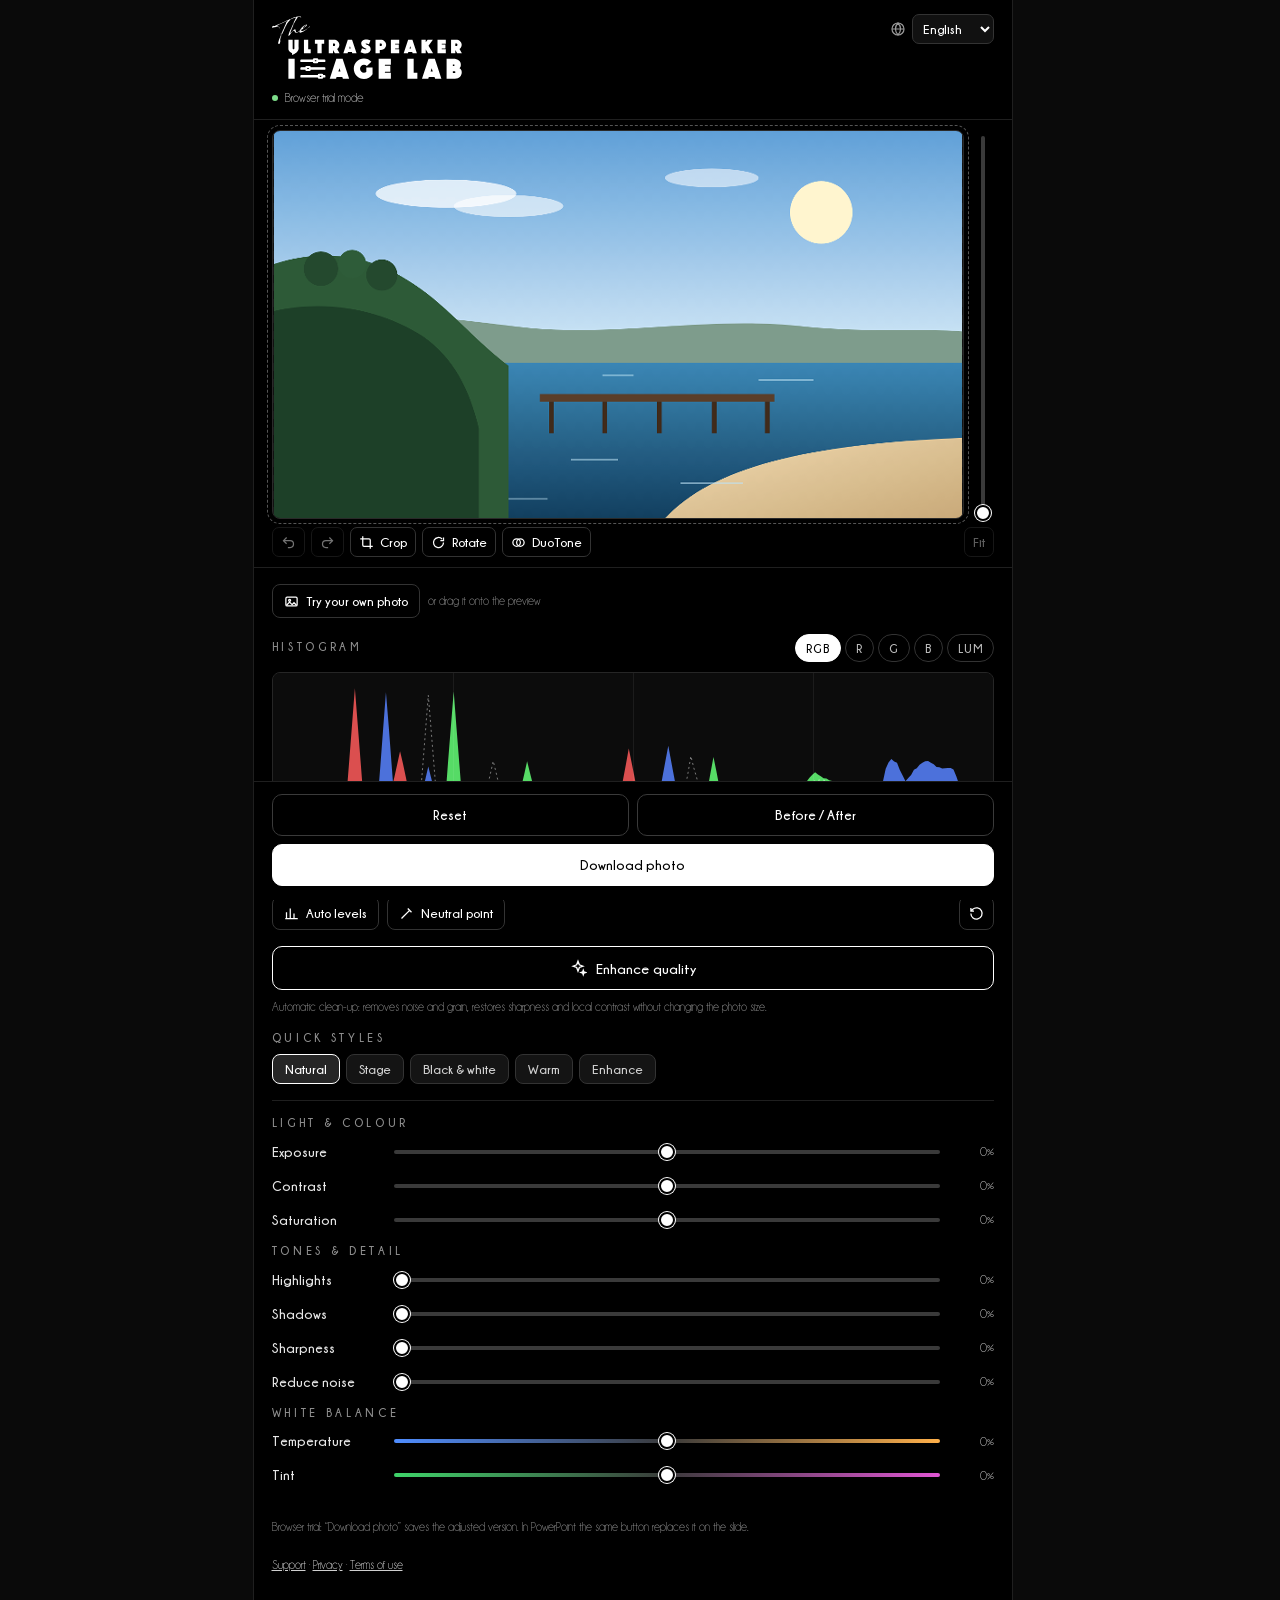
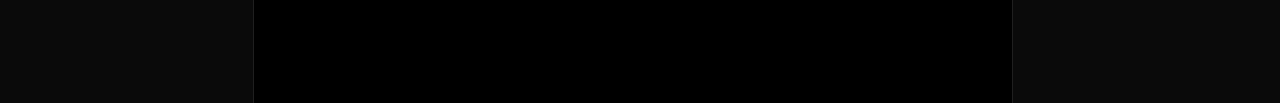
==== commit 51fb5856: "Add Duo & Tri Tone" ====
--- a/index.html
+++ b/index.html
@@ -99,6 +99,35 @@
 .arrows button svg{width:10px;height:7px;fill:none;stroke:currentColor;stroke-width:1.8}
 .arrows button:active{background:#ffffff;color:#000000}
 @media (pointer:coarse){.arrows button{width:34px;height:20px}}
+/* DuoTone / TriTone */
+.duohead{display:flex;align-items:center;justify-content:space-between;gap:8px}
+.ghost.sm{height:28px;padding:0 10px;font-size:12.5px}
+.seg{display:grid;grid-template-columns:repeat(2,minmax(0,1fr));border:1px solid #333333;border-radius:8px;overflow:hidden}
+.seg button{height:32px;border:0;background:transparent;font-size:13px;font-weight:700;letter-spacing:.02em;color:var(--ink-2)}
+.seg button+button{border-left:1px solid #333333}
+.seg button[aria-pressed="true"]{background:#ffffff;color:#000000}
+.dpre{display:grid;grid-template-columns:repeat(4,minmax(0,1fr));gap:10px 8px}
+.sw{display:flex;flex-direction:column;gap:5px;padding:0;border:0;background:transparent;font-size:12px;font-weight:600;color:var(--ink-2);text-align:left;min-width:0}
+.sw i{display:block;height:28px;border-radius:7px;border:1px solid #333333}
+.sw span{overflow:hidden;text-overflow:ellipsis;white-space:nowrap}
+.sw[aria-pressed="true"]{color:#ffffff}
+.sw[aria-pressed="true"] i{outline:2px solid #ffffff;outline-offset:2px}
+.dcols{display:flex;flex-direction:column;gap:10px}
+.dcol{display:flex;flex-direction:column;gap:6px}
+.dlab{display:flex;align-items:center;justify-content:space-between;gap:8px;font-size:13.5px;font-weight:600;color:#e6e6e6}
+.tchk{display:inline-flex;align-items:center;gap:6px;font-size:12.5px;font-weight:600;color:var(--ink-2);cursor:pointer}
+.tchk input{width:16px;height:16px;margin:0;accent-color:#ffffff}
+.dctl{display:grid;grid-template-columns:40px minmax(0,1fr) 34px;gap:6px;align-items:center}
+.croppanel .cpick{width:40px;height:32px;padding:3px;border:1px solid #333333;border-radius:7px;background:#111111;cursor:pointer}
+.cpick::-webkit-color-swatch-wrapper{padding:0}
+.cpick::-webkit-color-swatch{border:0;border-radius:4px}
+.cpick::-moz-color-swatch{border:0;border-radius:4px}
+.croppanel .hex{letter-spacing:.06em;text-transform:uppercase;font-variant-numeric:tabular-nums}
+.ib{width:34px;height:32px;border-radius:7px;border:1px solid #333333;background:transparent;display:flex;align-items:center;justify-content:center;padding:0}
+.ib svg{width:15px;height:15px;fill:none;stroke:currentColor;stroke-width:2}
+.ib[aria-pressed="true"]{background:#ffffff;color:#000000;border-color:#ffffff}
+.dcol.transp .dctl{opacity:.35;pointer-events:none}
+.dswap{display:flex;justify-content:center}
 /* Ritaglio */
 .cropbox{position:absolute;border:1.5px solid #ffffff;box-shadow:0 0 0 9999px rgba(0,0,0,.58);cursor:move;touch-action:none;
   background-image:linear-gradient(90deg,transparent calc(33.33% - .5px),rgba(255,255,255,.45) calc(33.33% - .5px),rgba(255,255,255,.45) calc(33.33% + .5px),transparent calc(33.33% + .5px),transparent calc(66.66% - .5px),rgba(255,255,255,.45) calc(66.66% - .5px),rgba(255,255,255,.45) calc(66.66% + .5px),transparent calc(66.66% + .5px)),
@@ -254,11 +283,60 @@
         <button type="button" class="tb" id="redoBtn" data-i18n-aria="redo" data-i18n-title="redo"><svg viewBox="0 0 24 24" aria-hidden="true"><path d="M15 14l5-5-5-5"/><path d="M20 9H9.5a5.5 5.5 0 0 0 0 11H13"/></svg></button>
         <button type="button" class="tb" id="cropBtn" aria-pressed="false" data-i18n-title="crop"><svg viewBox="0 0 24 24" aria-hidden="true"><path d="M6 2v14a2 2 0 0 0 2 2h14"/><path d="M18 22V8a2 2 0 0 0-2-2H2"/></svg><span data-i18n="crop"></span></button>
         <button type="button" class="tb" id="rotBtn" aria-pressed="false" aria-controls="rotPanel" data-i18n-title="rotate"><svg viewBox="0 0 24 24" aria-hidden="true"><path d="M20 12a8 8 0 1 1-2.34-5.66"/><path d="M20 4v5h-5"/></svg><span data-i18n="rotate"></span></button>
+        <button type="button" class="tb" id="duoBtn" aria-pressed="false" aria-controls="duoPanel" data-i18n-title="duo"><svg viewBox="0 0 24 24" aria-hidden="true"><circle cx="9" cy="12" r="6"/><circle cx="15" cy="12" r="6"/></svg><span data-i18n="duo"></span></button>
         <span class="zhint" id="zoomHint"></span>
         <button type="button" class="tb lbl" id="zoomLbl" data-i18n-title="fitTitle"></button>
       </div>
     </div>
 
+    <section class="croppanel" id="duoPanel" hidden>
+      <div class="duohead">
+        <div class="h" id="duoTitle"></div>
+        <button type="button" class="ghost sm" id="duoOn" aria-pressed="false"></button>
+      </div>
+      <div class="seg" role="group" data-i18n-aria="duo">
+        <button type="button" id="duoM2" aria-pressed="true">DuoTone</button>
+        <button type="button" id="duoM3" aria-pressed="false">TriTone</button>
+      </div>
+      <div class="dpre" id="duoPresets"></div>
+      <div class="dcols">
+        <div class="dcol" id="dRowS">
+          <div class="dlab"><span id="dLabS" data-i18n="duo.shadows"></span><label class="tchk"><input type="checkbox" id="dTrS"><span data-i18n="duo.transparent"></span></label></div>
+          <div class="dctl">
+            <input type="color" class="cpick" id="dcS" data-i18n-aria="duo.shadows">
+            <input type="text" class="hex" id="dhS" maxlength="7" spellcheck="false" autocomplete="off" data-i18n-aria="duo.shadows">
+            <button type="button" class="ib" id="dpS" data-i18n-aria="duo.pick" data-i18n-title="duo.pick"><svg viewBox="0 0 24 24" aria-hidden="true"><path d="M14 4l6 6M17 7l-9.5 9.5L4 20l3.5-3.5L17 7z"/></svg></button>
+          </div>
+        </div>
+        <div class="dcol" id="dRowM">
+          <div class="dlab"><span id="dLabM" data-i18n="duo.mids"></span></div>
+          <div class="dctl">
+            <input type="color" class="cpick" id="dcM" data-i18n-aria="duo.mids">
+            <input type="text" class="hex" id="dhM" maxlength="7" spellcheck="false" autocomplete="off" data-i18n-aria="duo.mids">
+            <button type="button" class="ib" id="dpM" data-i18n-aria="duo.pick" data-i18n-title="duo.pick"><svg viewBox="0 0 24 24" aria-hidden="true"><path d="M14 4l6 6M17 7l-9.5 9.5L4 20l3.5-3.5L17 7z"/></svg></button>
+          </div>
+        </div>
+        <div class="dswap"><button type="button" class="ghost sm" id="duoSwap"><svg viewBox="0 0 24 24" aria-hidden="true"><path d="M7 4v16M7 20l-3-3M7 20l3-3M17 20V4M17 4l-3 3M17 4l3 3"/></svg><span data-i18n="duo.swap"></span></button></div>
+        <div class="dcol" id="dRowH">
+          <div class="dlab"><span id="dLabH" data-i18n="duo.lights"></span><label class="tchk"><input type="checkbox" id="dTrH"><span data-i18n="duo.transparent"></span></label></div>
+          <div class="dctl">
+            <input type="color" class="cpick" id="dcH" data-i18n-aria="duo.lights">
+            <input type="text" class="hex" id="dhH" maxlength="7" spellcheck="false" autocomplete="off" data-i18n-aria="duo.lights">
+            <button type="button" class="ib" id="dpH" data-i18n-aria="duo.pick" data-i18n-title="duo.pick"><svg viewBox="0 0 24 24" aria-hidden="true"><path d="M14 4l6 6M17 7l-9.5 9.5L4 20l3.5-3.5L17 7z"/></svg></button>
+          </div>
+        </div>
+      </div>
+      <div class="srow" id="dMidRow"><label for="dMid" data-i18n="duo.mid"></label><input id="dMid" class="sl" type="range" min="5" max="95" step="1"><output for="dMid" id="dMidOut"></output></div>
+      <div class="srow"><label for="dAmt" data-i18n="duo.amount"></label><input id="dAmt" class="sl" type="range" min="0" max="100" step="1"><output for="dAmt" id="dAmtOut"></output></div>
+      <div class="hint" id="duoPickHint" data-i18n="duo.pickHint" hidden></div>
+      <p class="note" data-i18n="duo.note" style="margin:0"></p>
+      <p class="warnline" id="duoTrNote" data-i18n="duo.trNote" hidden></p>
+      <div class="row" style="flex-wrap:wrap">
+        <button type="button" class="ghost" id="duoRemove" data-i18n="duo.remove"></button>
+        <span style="flex:1"></span>
+        <button type="button" class="ghost primary" id="duoDone" data-i18n="rot.done"></button>
+      </div>
+    </section>
     <section class="croppanel" id="rotPanel" hidden>
       <div class="h" data-i18n="rot.title"></div>
       <div class="chips">
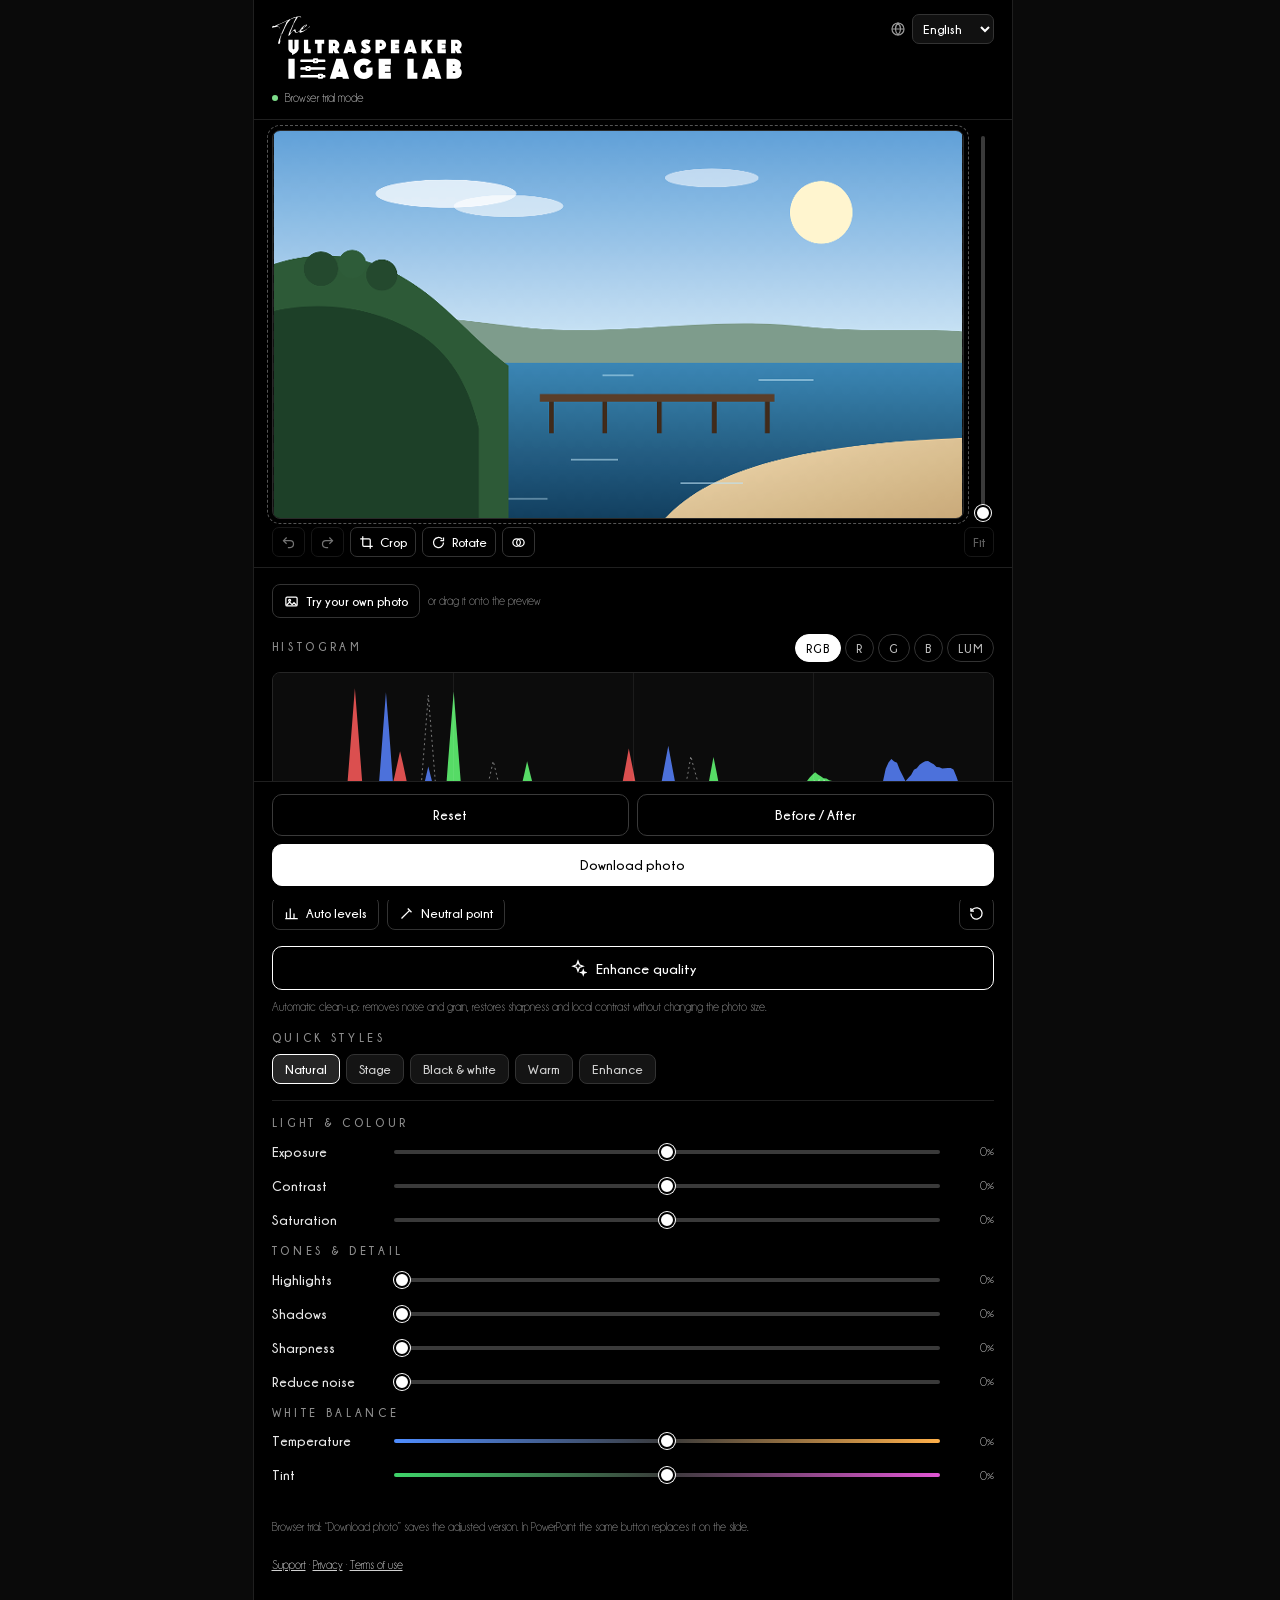
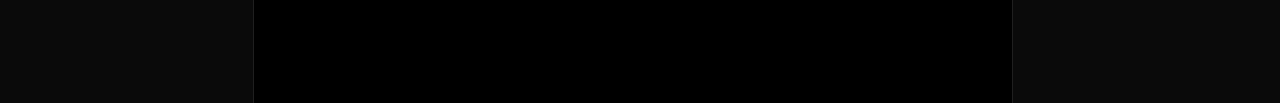
==== commit 14313212: "Fixing Duo & Tri Tone" ====
--- a/index.html
+++ b/index.html
@@ -283,7 +283,7 @@
         <button type="button" class="tb" id="redoBtn" data-i18n-aria="redo" data-i18n-title="redo"><svg viewBox="0 0 24 24" aria-hidden="true"><path d="M15 14l5-5-5-5"/><path d="M20 9H9.5a5.5 5.5 0 0 0 0 11H13"/></svg></button>
         <button type="button" class="tb" id="cropBtn" aria-pressed="false" data-i18n-title="crop"><svg viewBox="0 0 24 24" aria-hidden="true"><path d="M6 2v14a2 2 0 0 0 2 2h14"/><path d="M18 22V8a2 2 0 0 0-2-2H2"/></svg><span data-i18n="crop"></span></button>
         <button type="button" class="tb" id="rotBtn" aria-pressed="false" aria-controls="rotPanel" data-i18n-title="rotate"><svg viewBox="0 0 24 24" aria-hidden="true"><path d="M20 12a8 8 0 1 1-2.34-5.66"/><path d="M20 4v5h-5"/></svg><span data-i18n="rotate"></span></button>
-        <button type="button" class="tb" id="duoBtn" aria-pressed="false" aria-controls="duoPanel" data-i18n-title="duo"><svg viewBox="0 0 24 24" aria-hidden="true"><circle cx="9" cy="12" r="6"/><circle cx="15" cy="12" r="6"/></svg><span data-i18n="duo"></span></button>
+        <button type="button" class="tb" id="duoBtn" aria-pressed="false" aria-controls="duoPanel" data-i18n-title="duo" data-i18n-aria="duo"><svg viewBox="0 0 24 24" aria-hidden="true"><circle cx="9" cy="12" r="6"/><circle cx="15" cy="12" r="6"/></svg></button>
         <span class="zhint" id="zoomHint"></span>
         <button type="button" class="tb lbl" id="zoomLbl" data-i18n-title="fitTitle"></button>
       </div>
